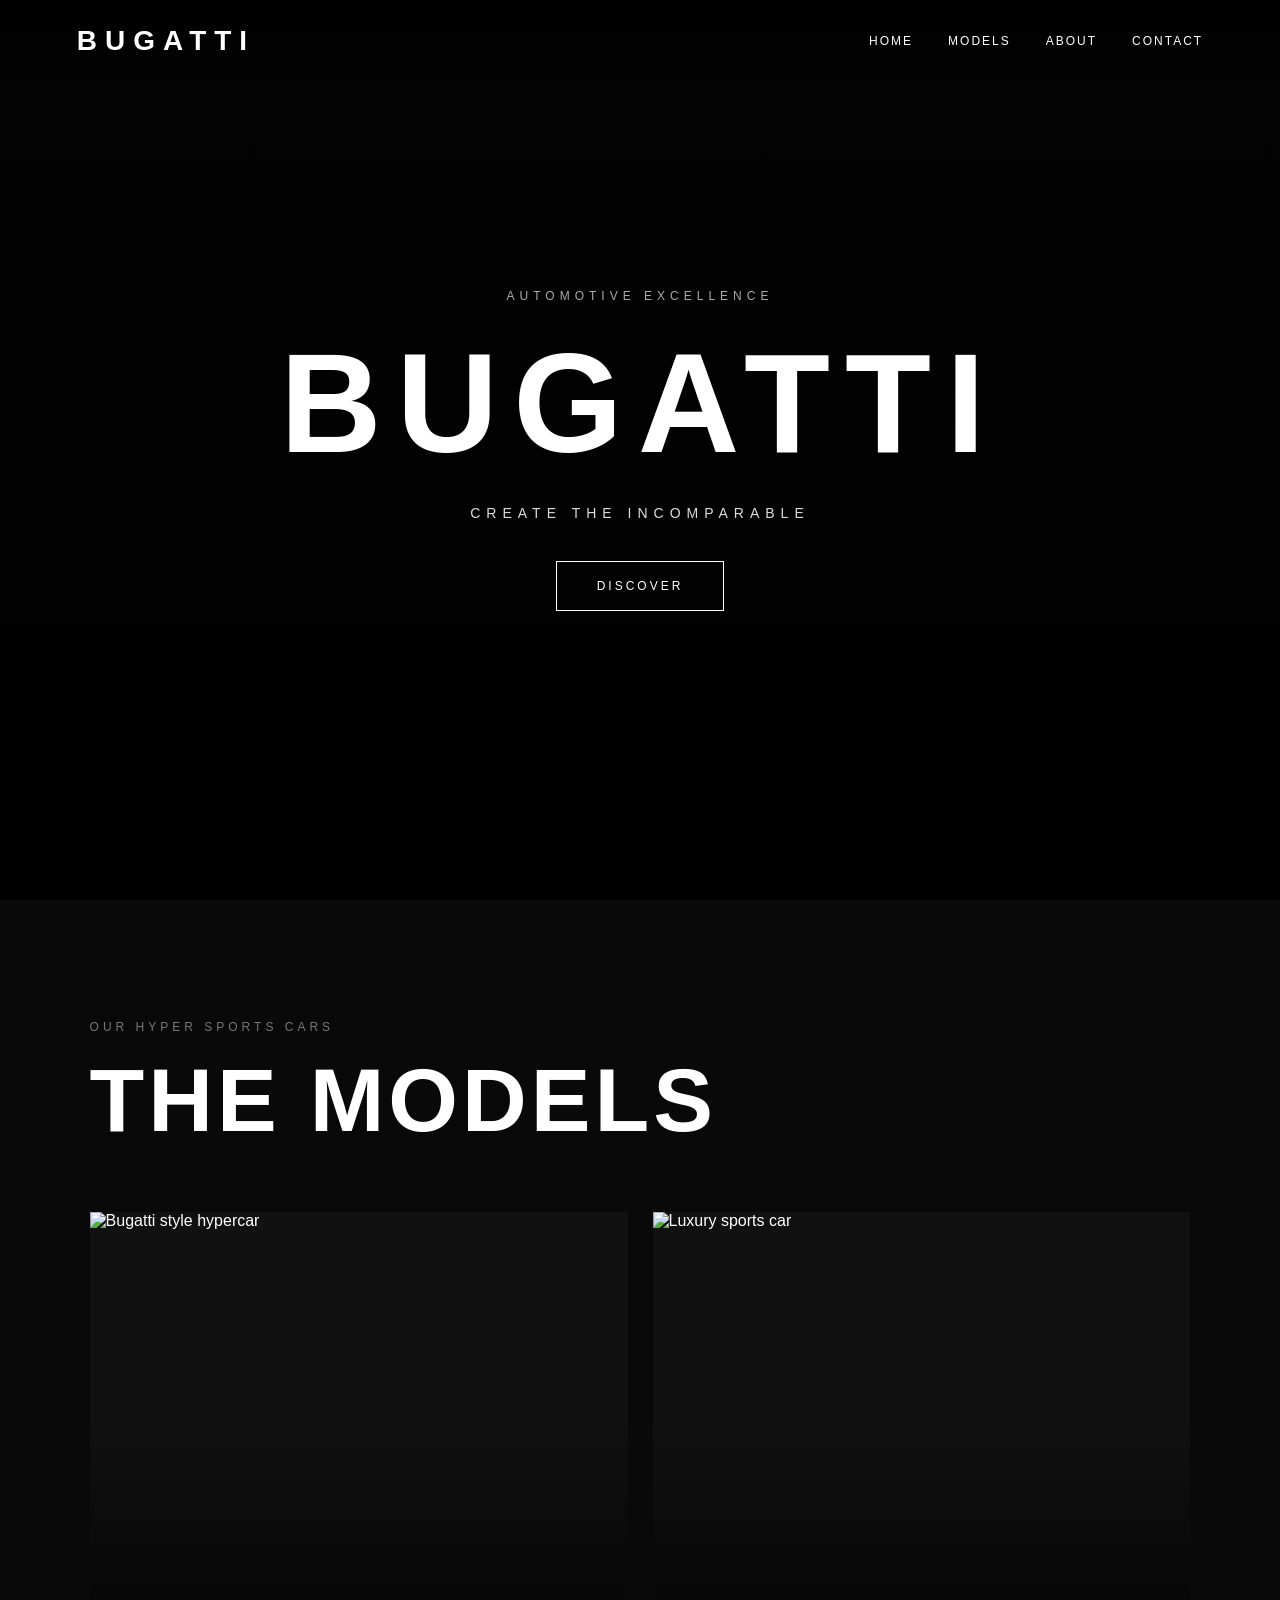
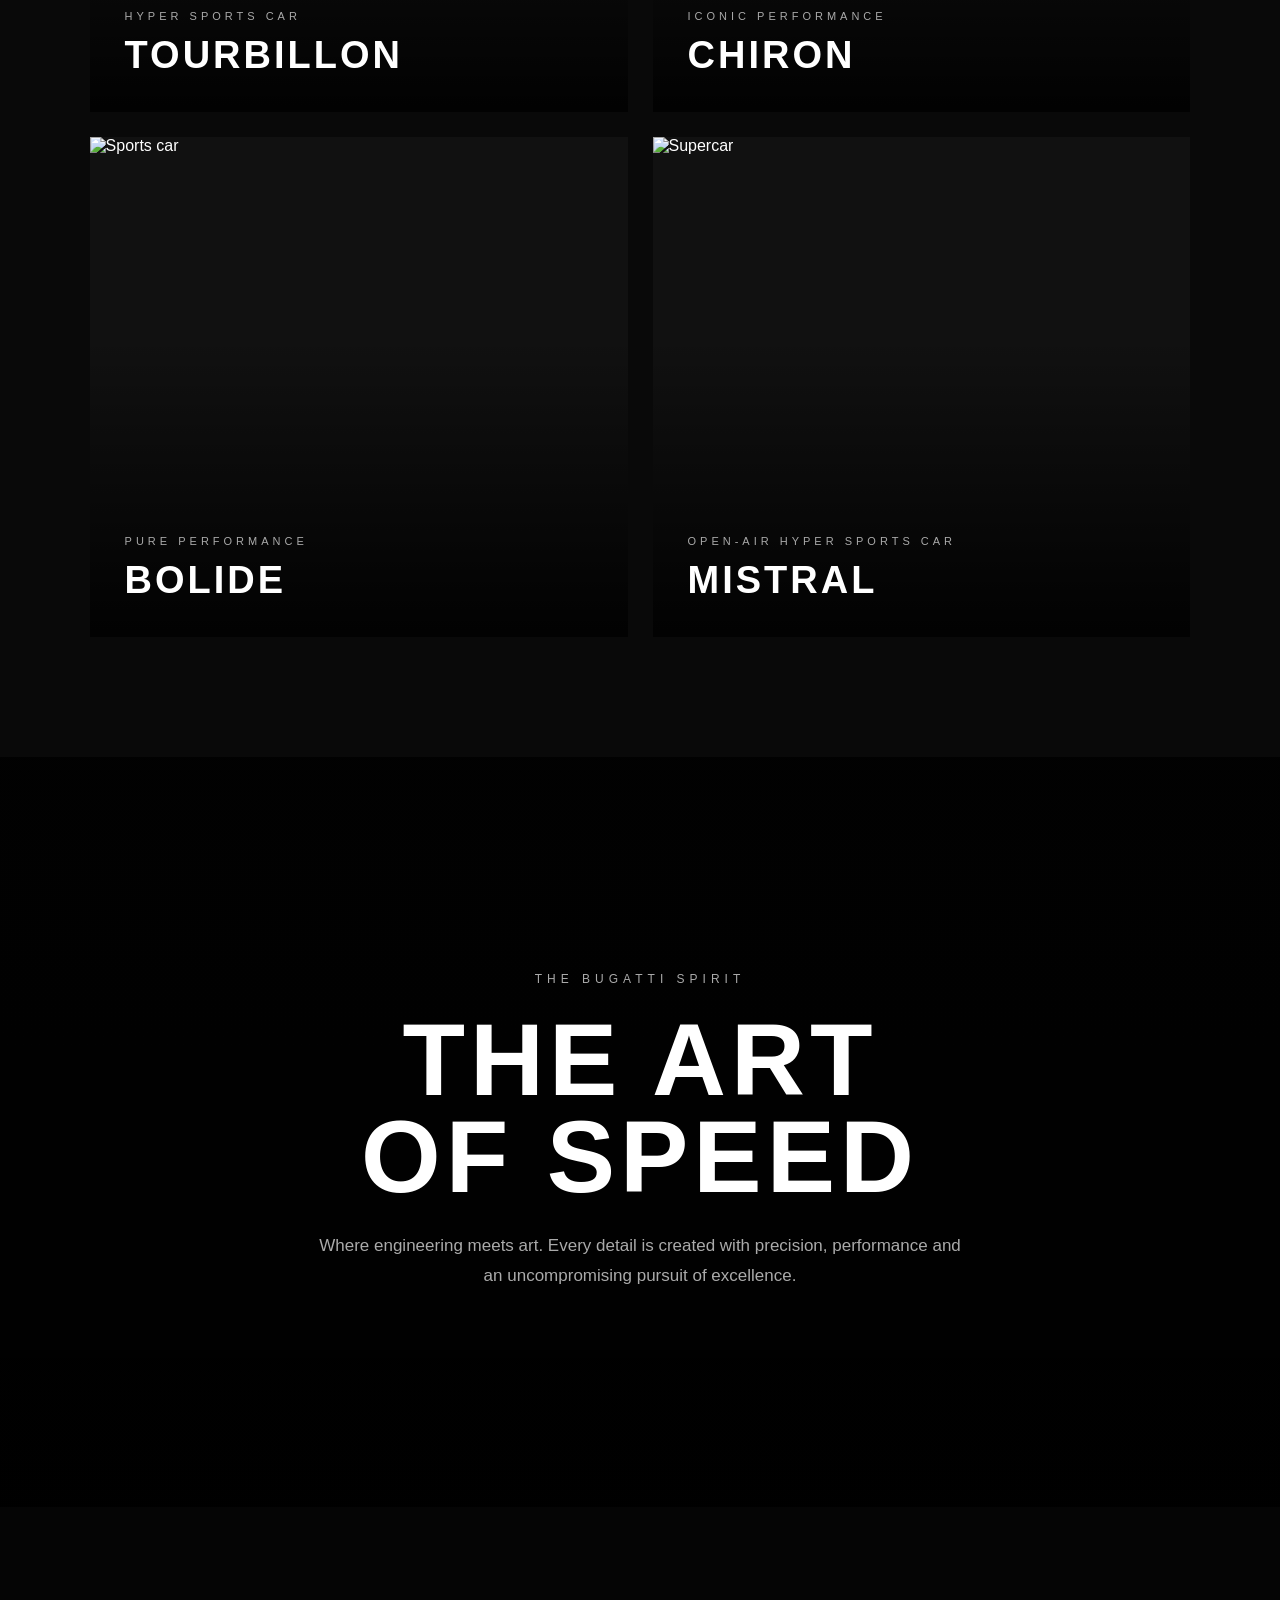
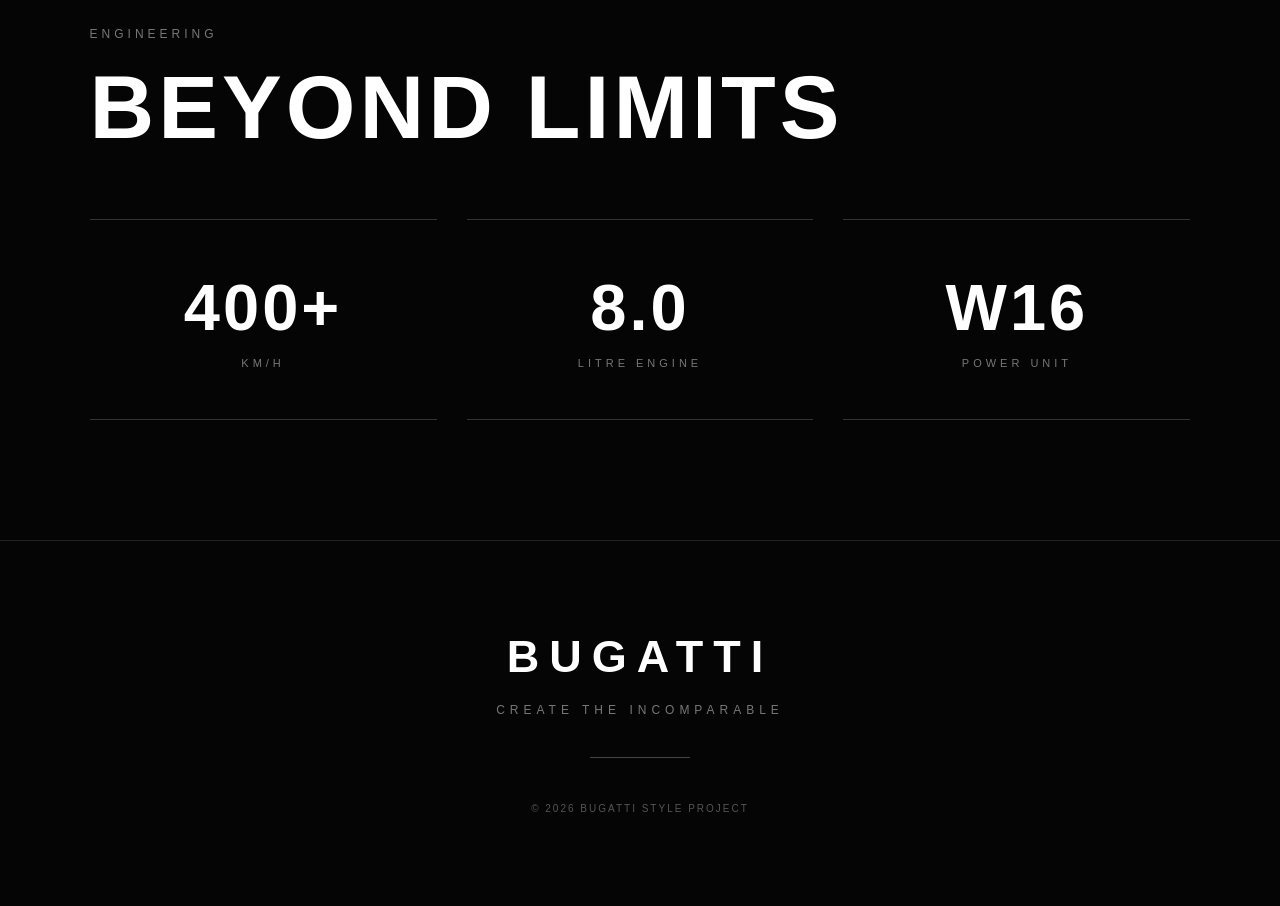
==== index.html @ 8371414a "Add files via upload" ====
<!DOCTYPE html>
<html lang="ru">

<head>
    <meta charset="UTF-8">
    <meta name="viewport" content="width=device-width, initial-scale=1.0">

    <title>buggati</title>

    <link rel="stylesheet" href="style.css">
</head>

<body>



    <!-- ШАПКА -->

    <header>
        <div class="logo">BUGATTI</div>

        <nav>
            <a href="#home">Home</a>
            <a href="#models">Models</a>
            <a href="#about">About</a>
            <a href="#contact">Contact</a>
        </nav>
    </header>


    <!-- ГЛАВНЫЙ ЭКРАН -->

    <section class="hero" id="home">

        <div class="hero-content">

            <p class="small-title">AUTOMOTIVE EXCELLENCE</p>

            <h1>BUGATTI</h1>

            <p class="subtitle">CREATE THE INCOMPARABLE</p>

            <a href="#models" class="button">
                DISCOVER
            </a>

        </div>

    </section>


    <!-- МОДЕЛИ -->

    <section class="models" id="models">

        <div class="section-title">
            <p>OUR HYPER SPORTS CARS</p>
            <h2>THE MODELS</h2>
        </div>


        <div class="model-grid">

            <article class="model">
                <img
                    src="https://images.unsplash.com/photo-1503736334956-4c8f8e92946d?auto=format&fit=crop&w=1600&q=90"
                    alt="Bugatti style hypercar">

                <div class="model-info">
                    <span>HYPER SPORTS CAR</span>
                    <h3>TOURBILLON</h3>
                </div>
            </article>


            <article class="model">
                <img
                    src="https://images.unsplash.com/photo-1544636331-e26879cd4d9b?auto=format&fit=crop&w=1600&q=90"
                    alt="Luxury sports car">

                <div class="model-info">
                    <span>ICONIC PERFORMANCE</span>
                    <h3>CHIRON</h3>
                </div>
            </article>


            <article class="model">
                <img
                    src="https://images.unsplash.com/photo-1552519507-da3b142c6e3d?auto=format&fit=crop&w=1600&q=90"
                    alt="Sports car">

                <div class="model-info">
                    <span>PURE PERFORMANCE</span>
                    <h3>BOLIDE</h3>
                </div>
            </article>


            <article class="model">
                <img
                    src="https://images.unsplash.com/photo-1563720223185-11003d516935?auto=format&fit=crop&w=1600&q=90"
                    alt="Supercar">

                <div class="model-info">
                    <span>OPEN-AIR HYPER SPORTS CAR</span>
                    <h3>MISTRAL</h3>
                </div>
            </article>

        </div>

    </section>


    <!-- О BUGATTI -->

    <section class="about" id="about">

        <div class="about-content">

            <p class="small-title">THE BUGATTI SPIRIT</p>

            <h2>THE ART<br>OF SPEED</h2>

            <p class="about-text">
                Where engineering meets art.
                Every detail is created with precision,
                performance and an uncompromising pursuit
                of excellence.
            </p>

        </div>

    </section>


    <!-- ХАРАКТЕРИСТИКИ -->

    <section class="performance">

        <div class="section-title">
            <p>ENGINEERING</p>
            <h2>BEYOND LIMITS</h2>
        </div>


        <div class="stats">

            <div class="stat">
                <strong>400+</strong>
                <span>KM/H</span>
            </div>

            <div class="stat">
                <strong>8.0</strong>
                <span>LITRE ENGINE</span>
            </div>

            <div class="stat">
                <strong>W16</strong>
                <span>POWER UNIT</span>
            </div>

        </div>

    </section>


    <!-- FOOTER -->

    <footer id="contact">

        <div class="footer-logo">
            BUGATTI
        </div>

        <p>CREATE THE INCOMPARABLE</p>

        <div class="footer-line"></div>

        <span>© 2026 BUGATTI STYLE PROJECT</span>

    </footer>

</body>
</html>

<head>
    <meta charset="UTF-8">
    <meta name="viewport" content="width=device-width, initial-scale=1.0">

    <title>Buggati Demoday</title>
</head>
---- style.css ----
/* =========================
   ОСНОВНЫЕ НАСТРОЙКИ
========================= */

* {
    margin: 0;
    padding: 0;
    box-sizing: border-box;
}

html {
    scroll-behavior: smooth;
}

body {
    background: #050505;
    color: white;
    font-family: Arial, Helvetica, sans-serif;
}


/* =========================
   HEADER
========================= */

header {
    position: fixed;

    top: 0;
    left: 0;

    width: 100%;

    padding: 25px 6%;

    display: flex;
    justify-content: space-between;
    align-items: center;

    z-index: 1000;

    background: linear-gradient(
        to bottom,
        rgba(0, 0, 0, 0.85),
        transparent
    );
}


/* ЛОГО */

.logo {
    font-size: 28px;

    font-weight: bold;

    letter-spacing: 8px;
}


/* МЕНЮ */

nav {
    display: flex;

    gap: 35px;
}

nav a {
    color: white;

    text-decoration: none;

    font-size: 12px;

    letter-spacing: 2px;

    text-transform: uppercase;

    transition: 0.3s;
}

nav a:hover {
    color: #888;
}


/* =========================
   HERO
========================= */

.hero {
    height: 100vh;

    min-height: 650px;

    display: flex;

    justify-content: center;

    align-items: center;

    text-align: center;

    position: relative;

    background:
        linear-gradient(
            rgba(0, 0, 0, 0.25),
            rgba(0, 0, 0, 0.9)
        ),

        url("https://images.unsplash.com/photo-1614200179396-2bdb77ebf81b?auto=format&fit=crop&w=2200&q=90")

        center / cover no-repeat;
}


/* ТЕКСТ HERO */

.hero-content {
    animation: heroAnimation 1.5s ease;
}

.small-title {
    font-size: 12px;

    letter-spacing: 5px;

    color: #aaa;
}

.hero h1 {
    font-size: clamp(65px, 11vw, 160px);

    font-weight: 900;

    letter-spacing: 15px;

    margin: 20px 0;
}

.subtitle {
    font-size: 14px;

    letter-spacing: 6px;

    color: #ddd;
}


/* КНОПКА */

.button {
    display: inline-block;

    margin-top: 40px;

    padding: 17px 40px;

    border: 1px solid white;

    color: white;

    text-decoration: none;

    font-size: 12px;

    letter-spacing: 3px;

    transition: 0.4s;
}

.button:hover {
    background: white;

    color: black;
}


/* АНИМАЦИЯ */

@keyframes heroAnimation {

    from {
        opacity: 0;

        transform: translateY(40px);
    }

    to {
        opacity: 1;

        transform: translateY(0);
    }
}


/* =========================
   ОБЩИЕ SECTION
========================= */

section {
    padding: 120px 7%;
}


/* ЗАГОЛОВОК */

.section-title {
    margin-bottom: 60px;
}

.section-title p {
    color: #777;

    font-size: 12px;

    letter-spacing: 4px;
}

.section-title h2 {
    margin-top: 15px;

    font-size: clamp(45px, 7vw, 95px);

    letter-spacing: 4px;
}


/* =========================
   MODELS
========================= */

.models {
    background: #090909;
}


/* СЕТКА */

.model-grid {
    display: grid;

    grid-template-columns: repeat(2, 1fr);

    gap: 25px;
}


/* КАРТОЧКА */

.model {
    height: 500px;

    position: relative;

    overflow: hidden;

    background: #111;
}


/* КАРТИНКА */

.model img {
    width: 100%;

    height: 100%;

    object-fit: cover;

    transition: 0.8s;
}


/* ЭФФЕКТ ПРИ НАВЕДЕНИИ */

.model:hover img {
    transform: scale(1.08);
}


/* ГРАДИЕНТ */

.model::after {
    content: "";

    position: absolute;

    inset: 0;

    background: linear-gradient(
        transparent 40%,
        rgba(0, 0, 0, 0.9)
    );
}


/* ТЕКСТ */

.model-info {
    position: absolute;

    left: 35px;

    bottom: 35px;

    z-index: 2;
}

.model-info span {
    font-size: 11px;

    letter-spacing: 4px;

    color: #aaa;
}

.model-info h3 {
    margin-top: 10px;

    font-size: 38px;

    letter-spacing: 3px;
}


/* =========================
   ABOUT
========================= */

.about {
    min-height: 750px;

    display: flex;

    align-items: center;

    justify-content: center;

    text-align: center;

    background:
        linear-gradient(
            rgba(0, 0, 0, 0.7),
            rgba(0, 0, 0, 0.95)
        ),

        url("https://images.unsplash.com/photo-1553440569-bcc63803a83d?auto=format&fit=crop&w=2200&q=90")

        center / cover no-repeat;
}

.about-content {
    max-width: 900px;
}

.about h2 {
    font-size: clamp(50px, 8vw, 110px);

    line-height: 0.95;

    letter-spacing: 5px;

    margin: 25px 0;
}

.about-text {
    max-width: 650px;

    margin: auto;

    color: #aaa;

    font-size: 17px;

    line-height: 1.8;
}




.performance {
    background: #050505;
}



.stats {
    display: grid;

    grid-template-columns: repeat(3, 1fr);

    gap: 30px;
}

.stat {
    padding: 50px 20px;

    text-align: center;

    border-top: 1px solid #333;

    border-bottom: 1px solid #333;

    transition: 0.4s;
}

.stat:hover {
    background: #0d0d0d;
}

.stat strong {
    display: block;

    font-size: 65px;

    letter-spacing: 3px;
}

.stat span {
    display: block;

    margin-top: 12px;

    color: #777;

    font-size: 11px;

    letter-spacing: 4px;
}



footer {
    padding: 90px 7%;

    text-align: center;

    border-top: 1px solid #222;
}

.footer-logo {
    font-size: 45px;

    font-weight: bold;

    letter-spacing: 10px;
}

footer p {
    margin-top: 20px;

    color: #777;

    font-size: 12px;

    letter-spacing: 5px;
}

.footer-line {
    width: 100px;

    height: 1px;

    background: #444;

    margin: 40px auto;
}

footer span {
    color: #555;

    font-size: 10px;

    letter-spacing: 2px;
}


@media (max-width: 800px) {

    header {
        padding: 20px;
    }

    nav {
        display: none;
    }

    .hero h1 {
        font-size: 65px;

        letter-spacing: 7px;
    }

    .hero {
        min-height: 600px;
    }

    section {
        padding: 80px 5%;
    }

    .model-grid {
        grid-template-columns: 1fr;
    }

    .model {
        height: 400px;
    }

    .stats {
        grid-template-columns: 1fr;
    }

    .about {
        min-height: 600px;
    }

    .about h2 {
        font-size: 55px;
    }
}
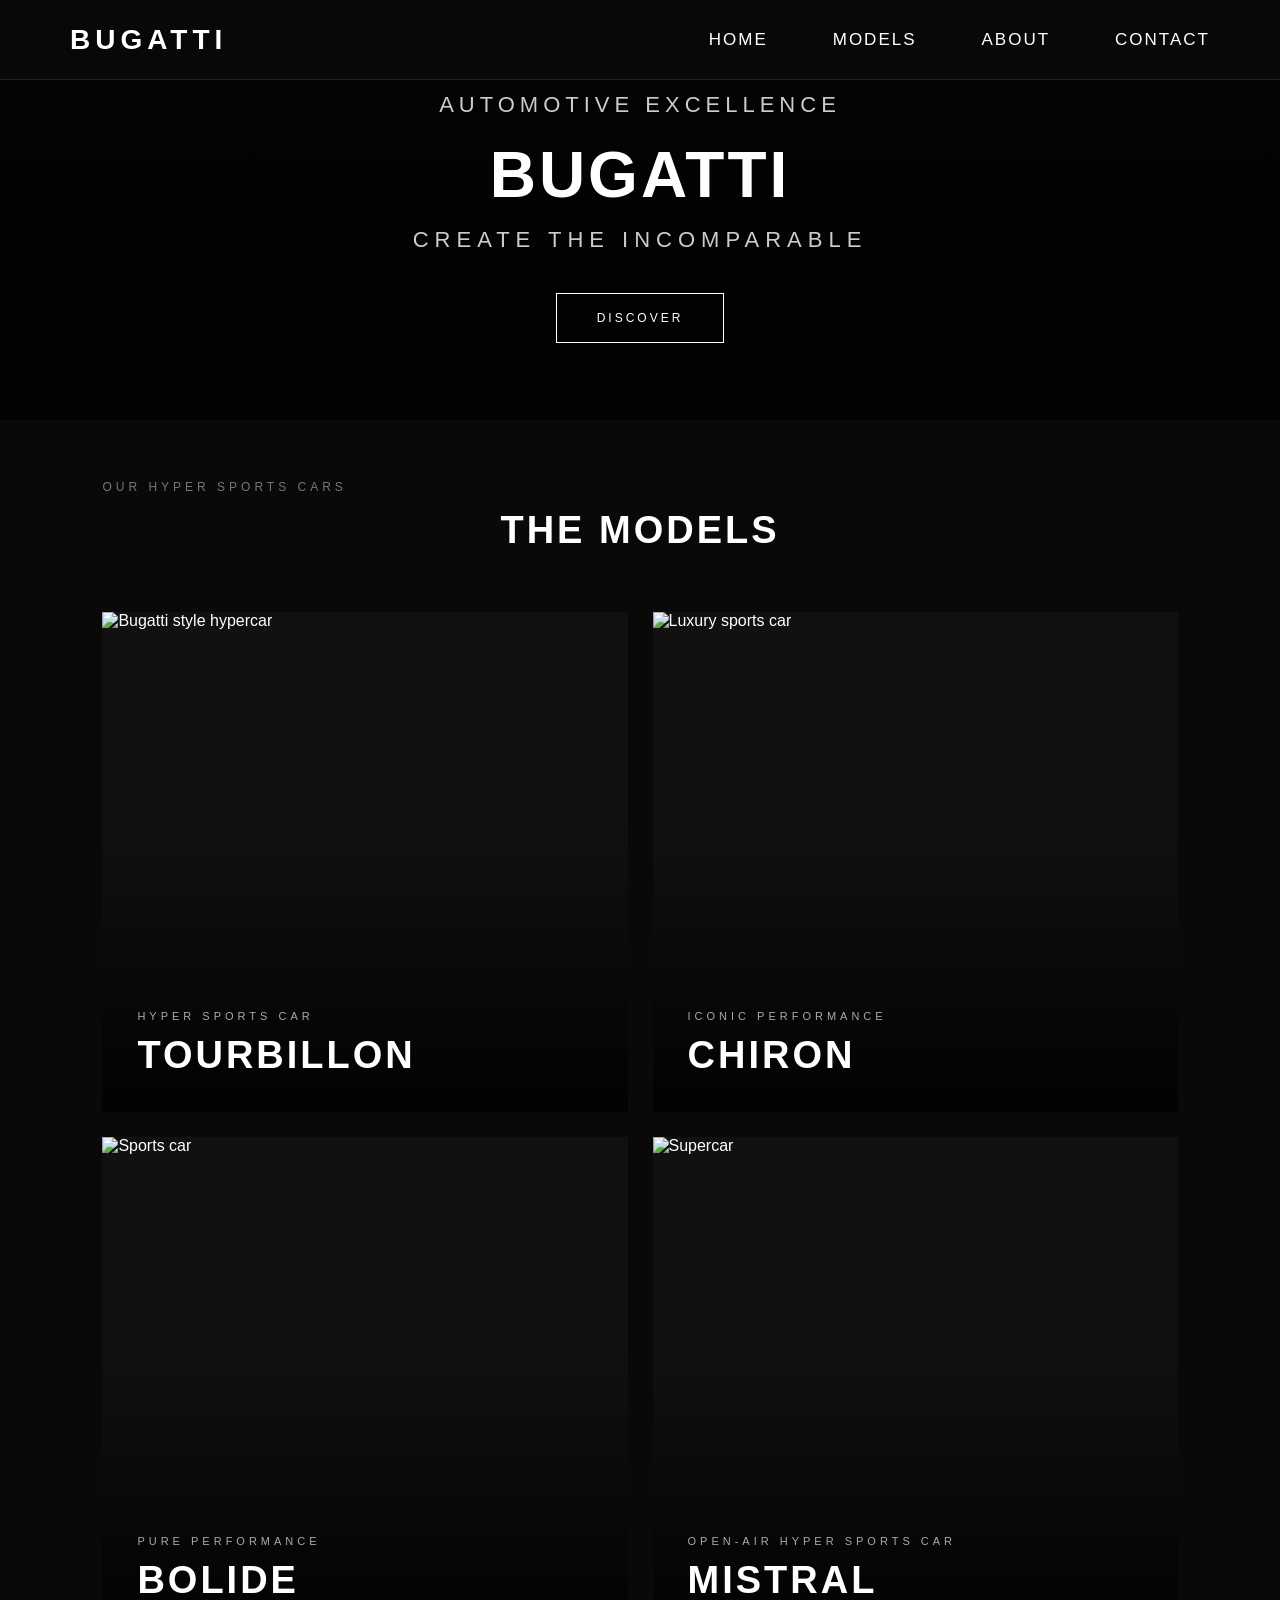
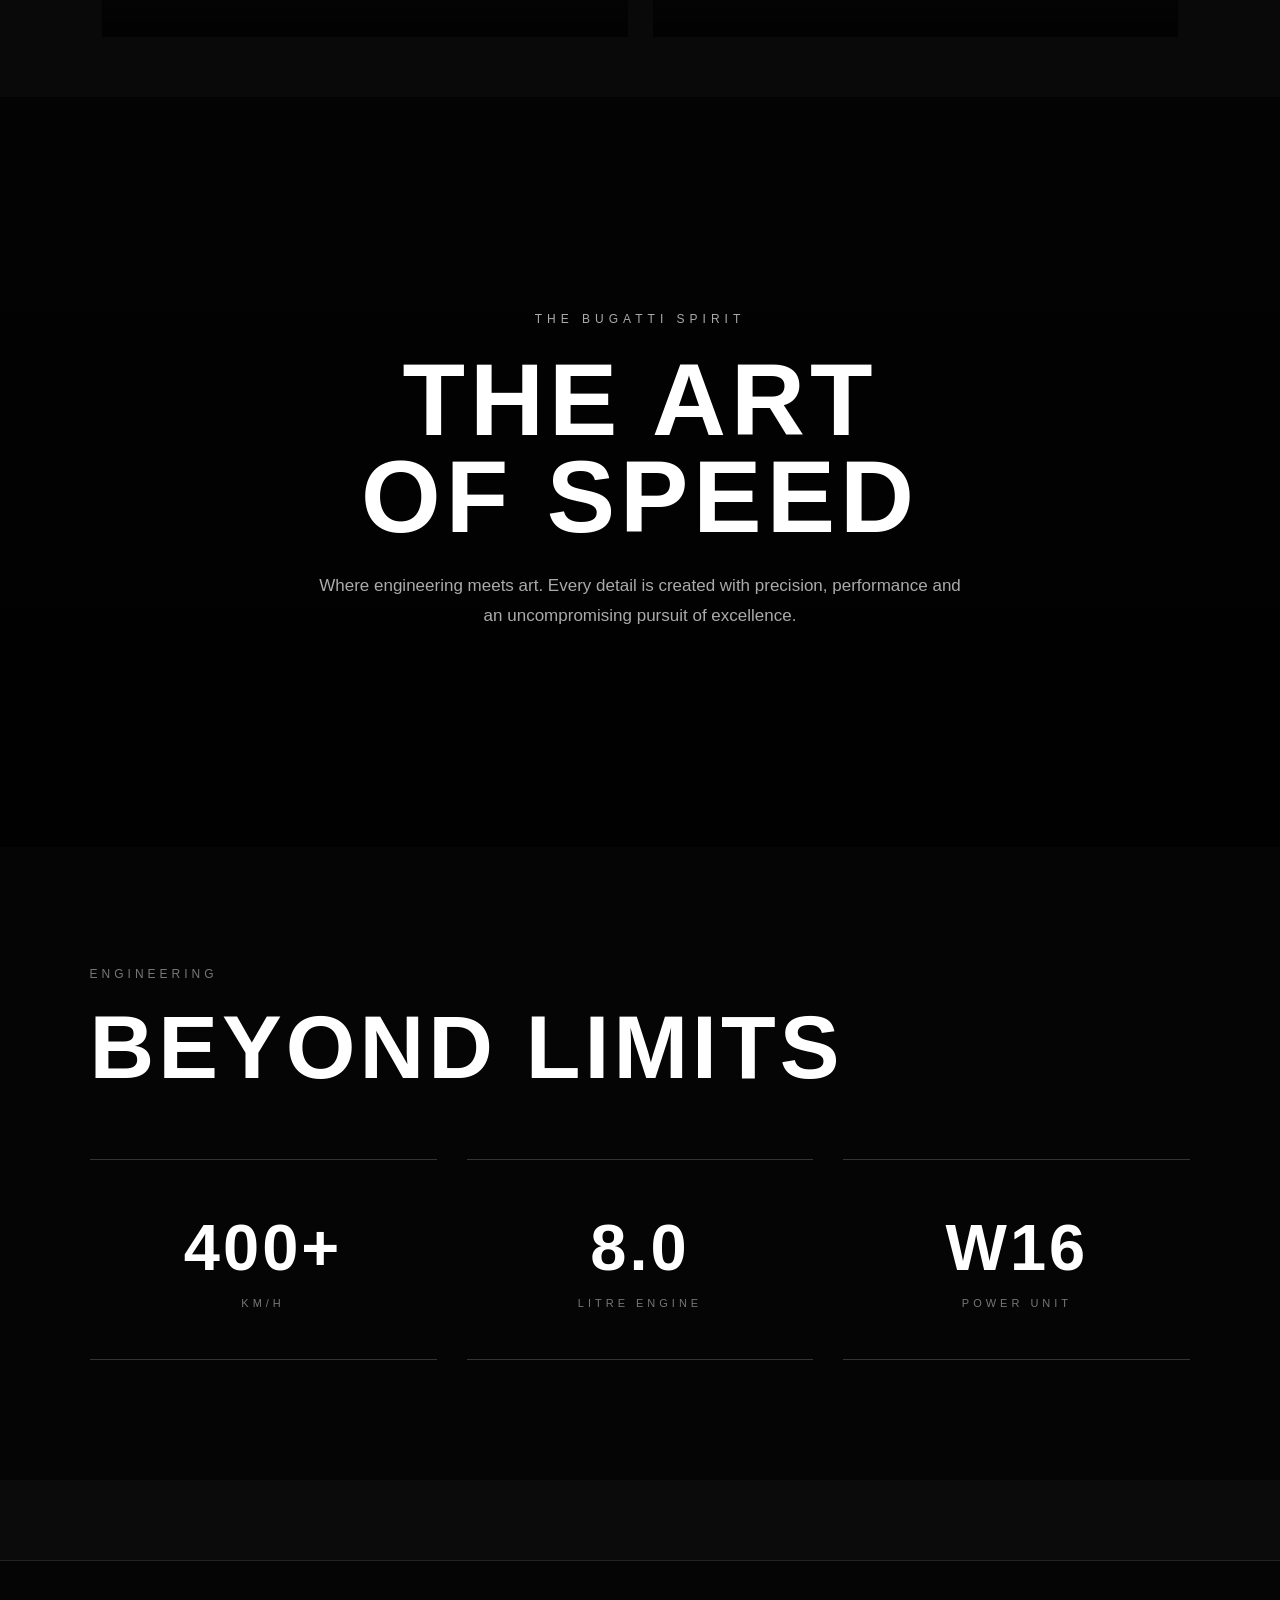
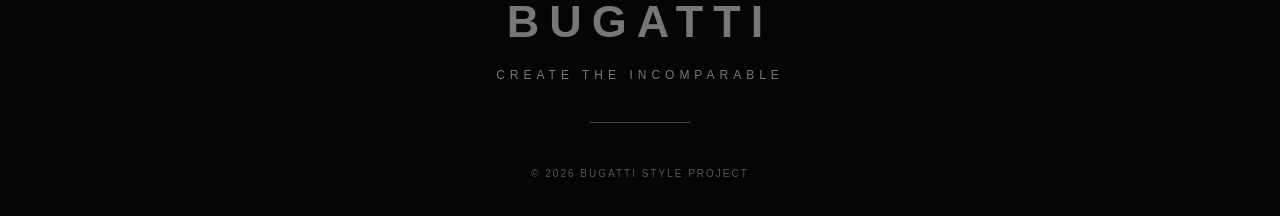
==== commit b9a1898d: "Add files via upload" ====
--- a/index.html
+++ b/index.html
@@ -9,6 +9,10 @@
     <title>buggati</title>
 
     <link rel="stylesheet" href="style.css">
+    <link rel="stylesheet" href="index2.html">
+    <link rel="stylesheet" href="style2.css">
+    <link rel="stylesheet" href="index3.html">
+    <link rel="stylesheet" href="style3.css">
 </head>
 
 <body>
--- a/style2.css
+++ b/style2.css
@@ -0,0 +1,192 @@
+* {
+    margin: 0;
+    padding: 0;
+    box-sizing: border-box;
+}
+
+body {
+    font-family: Arial, sans-serif;
+    background: #050505;
+    color: white;
+}
+
+
+/* HEADER */
+
+header {
+    height: 80px;
+
+    display: flex;
+    align-items: center;
+    justify-content: space-between;
+
+    padding: 0 70px;
+
+    background: #080808;
+    border-bottom: 1px solid #222;
+}
+
+.logo {
+    font-size: 28px;
+    font-weight: bold;
+    letter-spacing: 5px;
+}
+
+nav a {
+    color: white;
+    text-decoration: none;
+
+    margin-left: 35px;
+
+    font-size: 16px;
+
+    transition: 0.3s;
+}
+
+nav a:hover {
+    color: #d40000;
+}
+
+
+/* HERO */
+
+.hero {
+    height: 420px;
+
+    display: flex;
+    flex-direction: column;
+    justify-content: center;
+    align-items: center;
+
+    text-align: center;
+
+    background:
+        linear-gradient(
+            rgba(0, 0, 0, 0.55),
+            rgba(0, 0, 0, 0.8)
+        ),
+        url("images/bugatti.jpg") center/cover;
+}
+
+.hero h1 {
+    font-size: 64px;
+    letter-spacing: 8px;
+}
+
+.hero p {
+    margin-top: 15px;
+
+    font-size: 20px;
+    color: #ccc;
+}
+
+
+/* MODELS */
+
+.models {
+    padding: 60px 8%;
+}
+
+.models h2 {
+    text-align: center;
+
+    font-size: 38px;
+
+    margin-bottom: 45px;
+
+    letter-spacing: 3px;
+}
+
+
+/* CARDS */
+
+.cards {
+    display: grid;
+
+    grid-template-columns: repeat(3, 1fr);
+
+    gap: 30px;
+}
+
+.card {
+    background: #111;
+
+    border: 1px solid #292929;
+
+    overflow: hidden;
+
+    transition: 0.3s;
+}
+
+.card:hover {
+    transform: translateY(-8px);
+
+    border-color: #d40000;
+}
+
+.card img {
+    width: 100%;
+    height: 220px;
+
+    object-fit: cover;
+}
+
+.card-content {
+    padding: 25px;
+}
+
+.card h3 {
+    font-size: 25px;
+
+    margin-bottom: 12px;
+}
+
+.card p {
+    color: #aaa;
+
+    line-height: 1.6;
+}
+
+.price {
+    display: block;
+
+    margin-top: 20px;
+
+    color: #d40000;
+
+    font-size: 20px;
+    font-weight: bold;
+}
+
+
+/* FOOTER */
+
+footer {
+    margin-top: 50px;
+
+    padding: 30px;
+
+    text-align: center;
+
+    background: #080808;
+
+    color: #777;
+}
+
+
+/* ADAPTIVE */
+
+@media (max-width: 900px) {
+
+    .cards {
+        grid-template-columns: 1fr;
+    }
+
+    header {
+        padding: 0 25px;
+    }
+
+    .hero h1 {
+        font-size: 42px;
+    }
+}
--- a/style3.css
+++ b/style3.css
@@ -0,0 +1,220 @@
+* {
+    margin: 0;
+    padding: 0;
+    box-sizing: border-box;
+}
+
+body {
+    font-family: Arial, sans-serif;
+    background: #0b0b0b;
+    color: white;
+}
+
+/* Шапка */
+
+.header {
+    width: 100%;
+    padding: 22px 8%;
+    display: flex;
+    justify-content: space-between;
+    align-items: center;
+    background: #050505;
+    border-bottom: 1px solid #222;
+    position: sticky;
+    top: 0;
+    z-index: 100;
+}
+
+.logo {
+    font-size: 28px;
+    font-weight: bold;
+    letter-spacing: 5px;
+}
+
+nav {
+    display: flex;
+    gap: 30px;
+}
+
+nav a {
+    color: white;
+    text-decoration: none;
+    font-size: 17px;
+    transition: 0.3s;
+}
+
+nav a:hover {
+    color: #00aaff;
+}
+
+/* Главный блок */
+
+.hero {
+    min-height: 420px;
+    display: flex;
+    flex-direction: column;
+    justify-content: center;
+    align-items: center;
+    text-align: center;
+
+    background:
+        linear-gradient(rgba(0, 0, 0, 0.65), rgba(0, 0, 0, 0.85)),
+        url("https://images.unsplash.com/photo-1503376780353-7e6692767b70?auto=format&fit=crop&w=1600&q=80")
+        center / cover;
+}
+
+.hero h1 {
+    font-size: 64px;
+    margin-bottom: 15px;
+    letter-spacing: 3px;
+}
+
+.hero p {
+    font-size: 22px;
+    color: #cccccc;
+}
+
+/* История */
+
+.history,
+.video-section,
+.legacy {
+    width: 85%;
+    max-width: 1100px;
+    margin: 80px auto;
+    text-align: center;
+}
+
+h2 {
+    font-size: 42px;
+    margin-bottom: 25px;
+}
+
+.history > p,
+.legacy > p,
+.video-section > p {
+    max-width: 850px;
+    margin: 15px auto;
+    line-height: 1.8;
+    color: #cccccc;
+    font-size: 18px;
+}
+
+/* Факты */
+
+.facts {
+    display: flex;
+    justify-content: center;
+    gap: 25px;
+    margin-top: 45px;
+    flex-wrap: wrap;
+}
+
+.fact {
+    width: 280px;
+    padding: 30px;
+    background: #151515;
+    border: 1px solid #292929;
+    border-radius: 14px;
+    transition: 0.3s;
+}
+
+.fact:hover {
+    transform: translateY(-8px);
+    border-color: #555;
+}
+
+.fact h3 {
+    font-size: 28px;
+    margin-bottom: 12px;
+}
+
+.fact p {
+    color: #aaa;
+}
+
+/* Видео */
+
+.video-container {
+    width: 100%;
+    max-width: 950px;
+    aspect-ratio: 16 / 9;
+    margin: 35px auto 0;
+    overflow: hidden;
+    border-radius: 16px;
+    box-shadow: 0 0 35px rgba(255, 255, 255, 0.08);
+}
+
+.video-container iframe {
+    width: 100%;
+    height: 100%;
+    border: none;
+}
+
+/* Кнопка */
+
+.back-button {
+    display: inline-block;
+    margin-top: 30px;
+    padding: 15px 30px;
+
+    color: white;
+    background: #151515;
+    border: 1px solid #444;
+    border-radius: 8px;
+
+    text-decoration: none;
+    transition: 0.3s;
+}
+
+.back-button:hover {
+    background: white;
+    color: black;
+}
+
+/* Подвал */
+
+footer {
+    text-align: center;
+    padding: 35px;
+    background: #050505;
+    color: #777;
+    margin-top: 80px;
+}
+
+/* Телефон */
+
+@media (max-width: 700px) {
+
+    .header {
+        flex-direction: column;
+        gap: 20px;
+    }
+
+    nav {
+        gap: 15px;
+        flex-wrap: wrap;
+        justify-content: center;
+    }
+
+    .hero h1 {
+        font-size: 42px;
+    }
+
+    .hero p {
+        font-size: 18px;
+    }
+
+    h2 {
+        font-size: 32px;
+    }
+
+    .facts {
+        flex-direction: column;
+        align-items: center;
+    }
+
+    .fact {
+        width: 100%;
+    }
+}
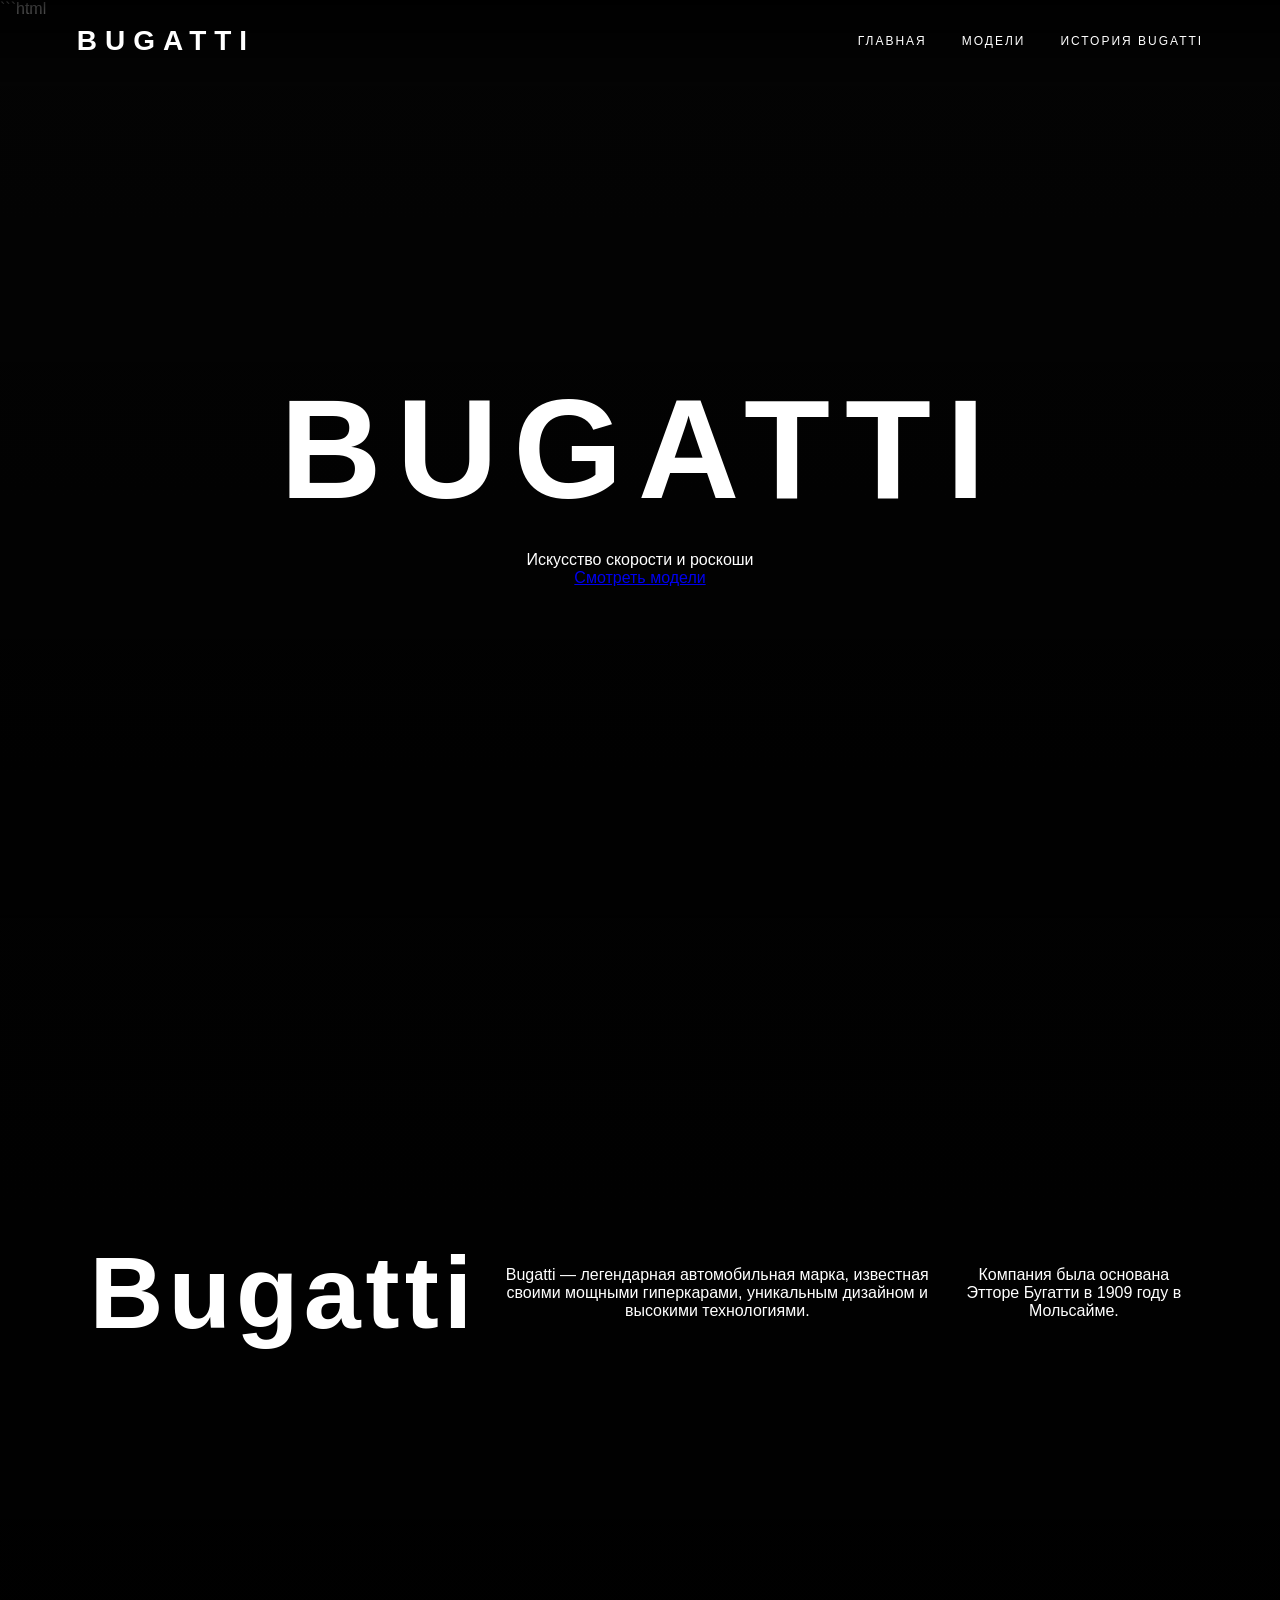
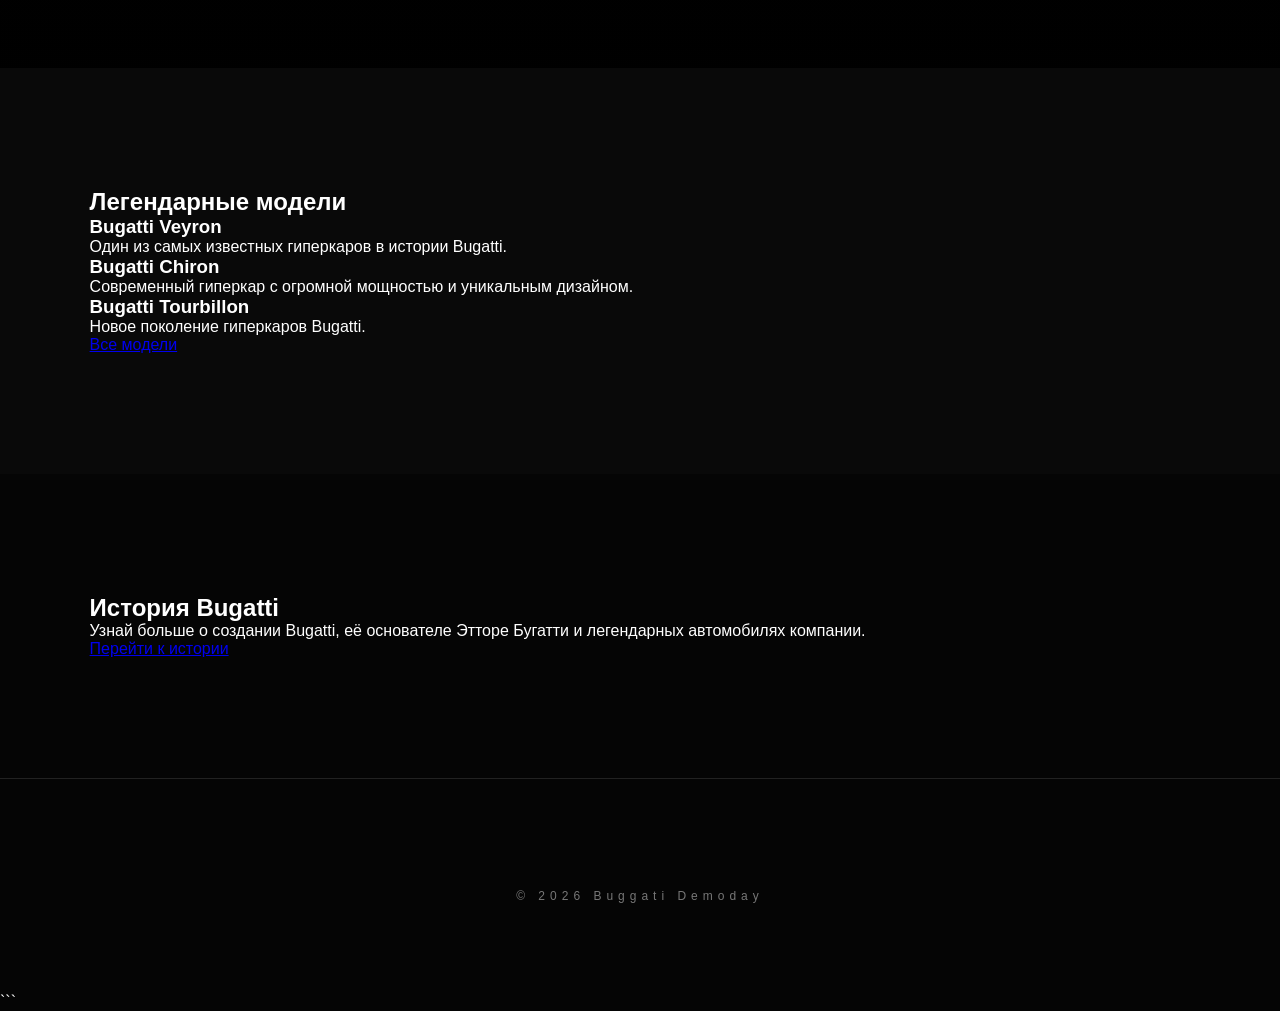
==== commit 75490aee: "Revamp index.html for Bugatti Demoday Removed old content and replaced with new structure for Bugatt" ====
--- a/index.html
+++ b/index.html
@@ -1,52 +1,45 @@
-
+```html
 <!DOCTYPE html>
 <html lang="ru">
 
 <head>
     <meta charset="UTF-8">
     <meta name="viewport" content="width=device-width, initial-scale=1.0">
-
-    <title>buggati</title>
-
+    <title>Bugatti Demoday</title>
     <link rel="stylesheet" href="style.css">
-    <link rel="stylesheet" href="index2.html">
-    <link rel="stylesheet" href="style2.css">
-    <link rel="stylesheet" href="index3.html">
-    <link rel="stylesheet" href="style3.css">
 </head>
 
 <body>
 
+    <!-- ШАПКА -->
+    <header class="header">
 
-
-    <!-- ШАПКА -->
-
-    <header>
-        <div class="logo">BUGATTI</div>
+        <div class="logo">
+            BUGATTI
+        </div>
 
         <nav>
-            <a href="#home">Home</a>
-            <a href="#models">Models</a>
-            <a href="#about">About</a>
-            <a href="#contact">Contact</a>
+            <a href="index.html">Главная</a>
+            <a href="index2.html">Модели</a>
+            <a href="index3.html">История Bugatti</a>
         </nav>
+
     </header>
 
 
     <!-- ГЛАВНЫЙ ЭКРАН -->
-
-    <section class="hero" id="home">
+    <section class="hero">
 
         <div class="hero-content">
 
-            <p class="small-title">AUTOMOTIVE EXCELLENCE</p>
-
             <h1>BUGATTI</h1>
 
-            <p class="subtitle">CREATE THE INCOMPARABLE</p>
+            <p>
+                Искусство скорости и роскоши
+            </p>
 
-            <a href="#models" class="button">
-                DISCOVER
+            <a href="index2.html" class="hero-button">
+                Смотреть модели
             </a>
 
         </div>
@@ -54,147 +47,96 @@
     </section>
 
 
-    <!-- МОДЕЛИ -->
+    <!-- О BUGATTI -->
+    <section class="about">
 
-    <section class="models" id="models">
+        <h2>Bugatti</h2>
 
-        <div class="section-title">
-            <p>OUR HYPER SPORTS CARS</p>
-            <h2>THE MODELS</h2>
-        </div>
+        <p>
+            Bugatti — легендарная автомобильная марка, известная
+            своими мощными гиперкарами, уникальным дизайном
+            и высокими технологиями.
+        </p>
 
-
-        <div class="model-grid">
-
-            <article class="model">
-                <img
-                    src="https://images.unsplash.com/photo-1503736334956-4c8f8e92946d?auto=format&fit=crop&w=1600&q=90"
-                    alt="Bugatti style hypercar">
-
-                <div class="model-info">
-                    <span>HYPER SPORTS CAR</span>
-                    <h3>TOURBILLON</h3>
-                </div>
-            </article>
-
-
-            <article class="model">
-                <img
-                    src="https://images.unsplash.com/photo-1544636331-e26879cd4d9b?auto=format&fit=crop&w=1600&q=90"
-                    alt="Luxury sports car">
-
-                <div class="model-info">
-                    <span>ICONIC PERFORMANCE</span>
-                    <h3>CHIRON</h3>
-                </div>
-            </article>
-
-
-            <article class="model">
-                <img
-                    src="https://images.unsplash.com/photo-1552519507-da3b142c6e3d?auto=format&fit=crop&w=1600&q=90"
-                    alt="Sports car">
-
-                <div class="model-info">
-                    <span>PURE PERFORMANCE</span>
-                    <h3>BOLIDE</h3>
-                </div>
-            </article>
-
-
-            <article class="model">
-                <img
-                    src="https://images.unsplash.com/photo-1563720223185-11003d516935?auto=format&fit=crop&w=1600&q=90"
-                    alt="Supercar">
-
-                <div class="model-info">
-                    <span>OPEN-AIR HYPER SPORTS CAR</span>
-                    <h3>MISTRAL</h3>
-                </div>
-            </article>
-
-        </div>
+        <p>
+            Компания была основана Этторе Бугатти в 1909 году
+            в Мольсайме.
+        </p>
 
     </section>
 
 
-    <!-- О BUGATTI -->
+    <!-- ПОПУЛЯРНЫЕ МОДЕЛИ -->
+    <section class="models">
 
-    <section class="about" id="about">
+        <h2>Легендарные модели</h2>
 
-        <div class="about-content">
+        <div class="model-container">
 
-            <p class="small-title">THE BUGATTI SPIRIT</p>
+            <div class="model-card">
+                <h3>Bugatti Veyron</h3>
 
-            <h2>THE ART<br>OF SPEED</h2>
+                <p>
+                    Один из самых известных гиперкаров
+                    в истории Bugatti.
+                </p>
+            </div>
 
-            <p class="about-text">
-                Where engineering meets art.
-                Every detail is created with precision,
-                performance and an uncompromising pursuit
-                of excellence.
-            </p>
+
+            <div class="model-card">
+                <h3>Bugatti Chiron</h3>
+
+                <p>
+                    Современный гиперкар с огромной
+                    мощностью и уникальным дизайном.
+                </p>
+            </div>
+
+
+            <div class="model-card">
+                <h3>Bugatti Tourbillon</h3>
+
+                <p>
+                    Новое поколение гиперкаров Bugatti.
+                </p>
+            </div>
 
         </div>
+
+        <a href="index2.html" class="models-button">
+            Все модели
+        </a>
 
     </section>
 
 
-    <!-- ХАРАКТЕРИСТИКИ -->
+    <!-- ИСТОРИЯ -->
+    <section class="history">
 
-    <section class="performance">
+        <h2>История Bugatti</h2>
 
-        <div class="section-title">
-            <p>ENGINEERING</p>
-            <h2>BEYOND LIMITS</h2>
-        </div>
+        <p>
+            Узнай больше о создании Bugatti, её основателе
+            Этторе Бугатти и легендарных автомобилях компании.
+        </p>
 
-
-        <div class="stats">
-
-            <div class="stat">
-                <strong>400+</strong>
-                <span>KM/H</span>
-            </div>
-
-            <div class="stat">
-                <strong>8.0</strong>
-                <span>LITRE ENGINE</span>
-            </div>
-
-            <div class="stat">
-                <strong>W16</strong>
-                <span>POWER UNIT</span>
-            </div>
-
-        </div>
+        <a href="index3.html" class="history-button">
+            Перейти к истории
+        </a>
 
     </section>
 
 
-    <!-- FOOTER -->
+    <!-- ПОДВАЛ -->
+    <footer>
 
-    <footer id="contact">
-
-        <div class="footer-logo">
-            BUGATTI
-        </div>
-
-        <p>CREATE THE INCOMPARABLE</p>
-
-        <div class="footer-line"></div>
-
-        <span>© 2026 BUGATTI STYLE PROJECT</span>
+        <p>
+            © 2026 Buggati Demoday
+        </p>
 
     </footer>
 
 </body>
+
 </html>
-
-<head>
-    <meta charset="UTF-8">
-    <meta name="viewport" content="width=device-width, initial-scale=1.0">
-
-    <title>Buggati Demoday</title>
-</head>
-
+```
